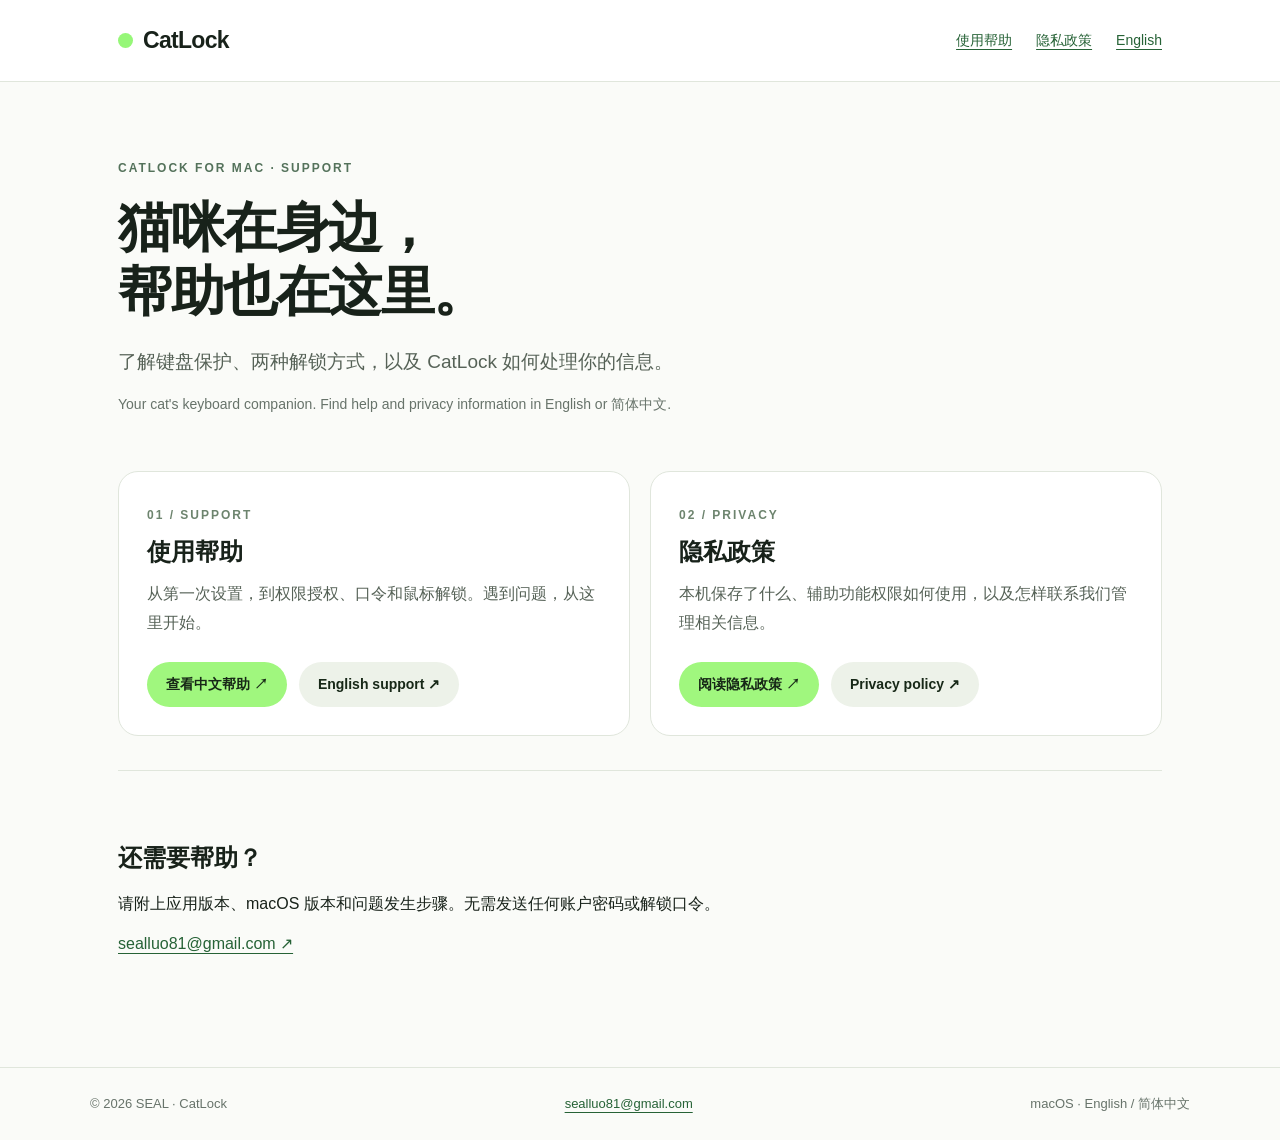
==== index.html @ c86327b9 "Publish bilingual CatLock support and privacy pages" ====
<!doctype html><html lang="zh-Hans"><head><meta charset="utf-8"><meta name="viewport" content="width=device-width, initial-scale=1"><meta name="description" content="CatLock 猫猫锁的官方使用帮助、技术支持与隐私政策。联系 SEAL：sealluo81@gmail.com。"><title>帮助与隐私 / Support &amp; Privacy | CatLock</title><link rel="stylesheet" href="styles.css"></head><body><a class="skip-link" href="#main-content">跳转到正文</a><header><nav aria-label="Main"><a class="brand" href="index.html">CatLock</a><span class="spacer"></span><a href="support-zh.html">使用帮助</a><a href="privacy-zh.html">隐私政策</a><a href="support-en.html" lang="en">English</a></nav></header><main id="main-content"><section class="hero"><div class="eyebrow">CATLOCK FOR MAC · SUPPORT</div><h1>猫咪在身边，<br>帮助也在这里。</h1><p class="lead">了解键盘保护、两种解锁方式，以及 CatLock 如何处理你的信息。</p><p class="note">Your cat's keyboard companion. Find help and privacy information in English or 简体中文.</p></section><section class="grid" aria-label="帮助与隐私"><article class="card"><span class="number">01 / SUPPORT</span><h2>使用帮助</h2><p>从第一次设置，到权限授权、口令和鼠标解锁。遇到问题，从这里开始。</p><a class="button" href="support-zh.html">查看中文帮助 ↗</a><a class="button secondary" href="support-en.html">English support ↗</a></article><article class="card"><span class="number">02 / PRIVACY</span><h2>隐私政策</h2><p>本机保存了什么、辅助功能权限如何使用，以及怎样联系我们管理相关信息。</p><a class="button" href="privacy-zh.html">阅读隐私政策 ↗</a><a class="button secondary" href="privacy-en.html">Privacy policy ↗</a></article></section><section class="contact"><h2>还需要帮助？</h2><p>请附上应用版本、macOS 版本和问题发生步骤。无需发送任何账户密码或解锁口令。</p><a href="mailto:sealluo81@gmail.com">sealluo81@gmail.com ↗</a></section></main><footer><div><span>© 2026 SEAL · CatLock</span><a href="mailto:sealluo81@gmail.com">sealluo81@gmail.com</a><span>macOS · English / 简体中文</span></div></footer></body></html>
---- styles.css ----
*{box-sizing:border-box}html{scroll-behavior:smooth}body{margin:0;background:#fafbf8;color:#18221a;font-family:-apple-system,BlinkMacSystemFont,"Segoe UI",sans-serif;line-height:1.8}a{color:#266236;text-underline-offset:4px}a:hover{color:#143c1d}a:focus-visible{outline:3px solid #399d48;outline-offset:5px}header{border-bottom:1px solid #e0e6dc;background:#fff}nav{max-width:1100px;margin:auto;display:flex;gap:24px;align-items:center;padding:20px 28px;flex-wrap:wrap}.brand{font-size:23px;font-weight:800;text-decoration:none;color:#18221a;letter-spacing:-.7px}.brand:before{content:"";display:inline-block;width:15px;height:15px;border-radius:50%;background:#96f778;margin-right:10px}nav .spacer{flex:1}nav a{font-size:14px}main{max-width:1100px;margin:auto;padding:56px 28px 80px}.hero{max-width:800px;padding:20px 0 42px}.eyebrow{font-size:12px;font-weight:700;letter-spacing:2px;color:#54725b;text-transform:uppercase}h1{font-size:clamp(32px,5vw,54px);line-height:1.18;letter-spacing:-1.5px;margin:16px 0 22px}h2{font-size:24px;line-height:1.4;margin:42px 0 15px}h3{font-size:19px;margin:30px 0 12px}.lead{font-size:19px;color:#566257;max-width:650px}p{margin:12px 0}.grid{display:grid;grid-template-columns:1fr 1fr;gap:20px}.card{background:#fff;padding:28px;border:1px solid #e0e6dc;border-radius:20px}.card h2{margin:6px 0 12px}.card p{color:#566257}.card .number{font-size:12px;font-weight:700;letter-spacing:2px;color:#6d846e}.button{display:inline-block;padding:10px 19px;background:#a0f77e;color:#172817;text-decoration:none;border-radius:100px;font-size:14px;font-weight:650;margin:12px 12px 0 0}.button.secondary{background:#edf2e9}.contact{margin-top:34px;padding:28px 0;border-top:1px solid #e0e6dc}.contact a{overflow-wrap:anywhere}.document{max-width:780px}.document h1{font-size:38px}.meta{padding:20px;background:#edf3e8;border-radius:14px;font-size:14px;margin:24px 0 30px}.document li{margin:8px 0}.document code{background:#e9efe5;padding:2px 5px;border-radius:4px}footer{border-top:1px solid #e0e6dc;padding:24px 28px;color:#67736a;font-size:13px}footer>div{max-width:1100px;margin:auto;display:flex;gap:14px;justify-content:space-between;flex-wrap:wrap}.note{font-size:14px;color:#67736a}@media(max-width:640px){nav{gap:14px;padding:16px 20px}.grid{grid-template-columns:1fr}main{padding:30px 20px 50px}.card{padding:23px}h1{letter-spacing:-.6px}.document h1{font-size:30px}}
.skip-link{position:absolute;left:16px;top:-80px;padding:10px 16px;background:#fff;border:2px solid #266236;z-index:10}.skip-link:focus{top:12px}p,li,.meta{overflow-wrap:anywhere}.document ol{padding-left:1.5em}@media(prefers-reduced-motion:reduce){html{scroll-behavior:auto}}
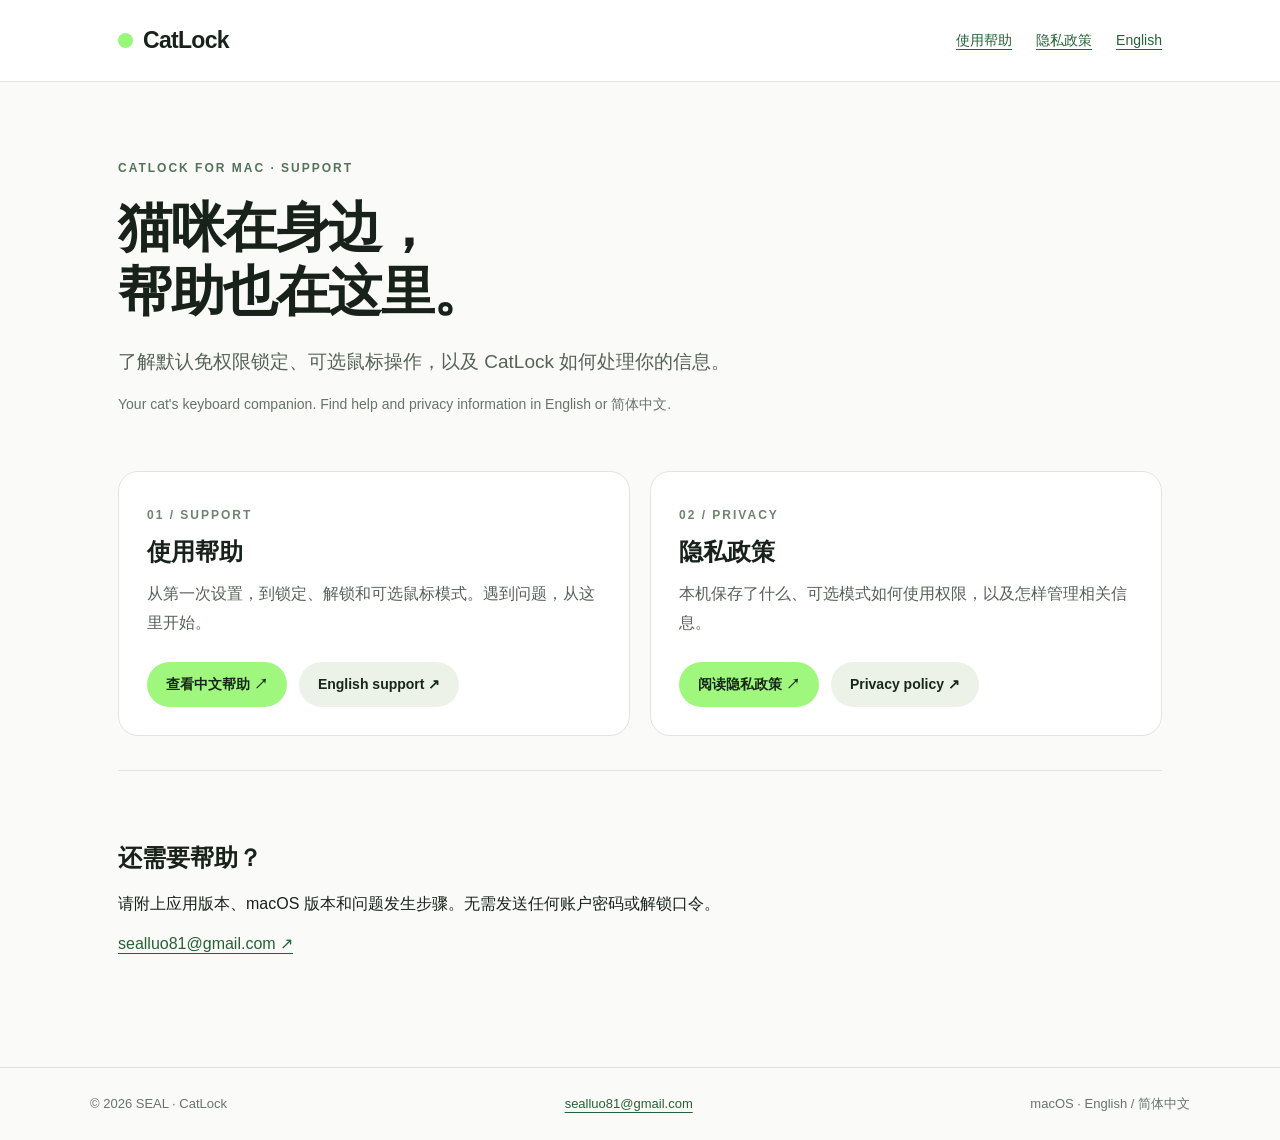
==== commit 8369c0ed: "Update bilingual support and privacy for Build 3 lock modes" ====
--- a/index.html
+++ b/index.html
@@ -1 +1 @@
-<!doctype html><html lang="zh-Hans"><head><meta charset="utf-8"><meta name="viewport" content="width=device-width, initial-scale=1"><meta name="description" content="CatLock 猫猫锁的官方使用帮助、技术支持与隐私政策。联系 SEAL：sealluo81@gmail.com。"><title>帮助与隐私 / Support &amp; Privacy | CatLock</title><link rel="stylesheet" href="styles.css"></head><body><a class="skip-link" href="#main-content">跳转到正文</a><header><nav aria-label="Main"><a class="brand" href="index.html">CatLock</a><span class="spacer"></span><a href="support-zh.html">使用帮助</a><a href="privacy-zh.html">隐私政策</a><a href="support-en.html" lang="en">English</a></nav></header><main id="main-content"><section class="hero"><div class="eyebrow">CATLOCK FOR MAC · SUPPORT</div><h1>猫咪在身边，<br>帮助也在这里。</h1><p class="lead">了解键盘保护、两种解锁方式，以及 CatLock 如何处理你的信息。</p><p class="note">Your cat's keyboard companion. Find help and privacy information in English or 简体中文.</p></section><section class="grid" aria-label="帮助与隐私"><article class="card"><span class="number">01 / SUPPORT</span><h2>使用帮助</h2><p>从第一次设置，到权限授权、口令和鼠标解锁。遇到问题，从这里开始。</p><a class="button" href="support-zh.html">查看中文帮助 ↗</a><a class="button secondary" href="support-en.html">English support ↗</a></article><article class="card"><span class="number">02 / PRIVACY</span><h2>隐私政策</h2><p>本机保存了什么、辅助功能权限如何使用，以及怎样联系我们管理相关信息。</p><a class="button" href="privacy-zh.html">阅读隐私政策 ↗</a><a class="button secondary" href="privacy-en.html">Privacy policy ↗</a></article></section><section class="contact"><h2>还需要帮助？</h2><p>请附上应用版本、macOS 版本和问题发生步骤。无需发送任何账户密码或解锁口令。</p><a href="mailto:sealluo81@gmail.com">sealluo81@gmail.com ↗</a></section></main><footer><div><span>© 2026 SEAL · CatLock</span><a href="mailto:sealluo81@gmail.com">sealluo81@gmail.com</a><span>macOS · English / 简体中文</span></div></footer></body></html>+<!doctype html><html lang="zh-Hans"><head><meta charset="utf-8"><meta name="viewport" content="width=device-width, initial-scale=1"><meta name="description" content="CatLock 猫猫锁的官方使用帮助、技术支持与隐私政策。联系 SEAL：sealluo81@gmail.com。"><title>帮助与隐私 / Support &amp; Privacy | CatLock</title><link rel="stylesheet" href="styles.css"></head><body><a class="skip-link" href="#main-content">跳转到正文</a><header><nav aria-label="Main"><a class="brand" href="index.html">CatLock</a><span class="spacer"></span><a href="support-zh.html">使用帮助</a><a href="privacy-zh.html">隐私政策</a><a href="support-en.html" lang="en">English</a></nav></header><main id="main-content"><section class="hero"><div class="eyebrow">CATLOCK FOR MAC · SUPPORT</div><h1>猫咪在身边，<br>帮助也在这里。</h1><p class="lead">了解默认免权限锁定、可选鼠标操作，以及 CatLock 如何处理你的信息。</p><p class="note">Your cat's keyboard companion. Find help and privacy information in English or 简体中文.</p></section><section class="grid" aria-label="帮助与隐私"><article class="card"><span class="number">01 / SUPPORT</span><h2>使用帮助</h2><p>从第一次设置，到锁定、解锁和可选鼠标模式。遇到问题，从这里开始。</p><a class="button" href="support-zh.html">查看中文帮助 ↗</a><a class="button secondary" href="support-en.html">English support ↗</a></article><article class="card"><span class="number">02 / PRIVACY</span><h2>隐私政策</h2><p>本机保存了什么、可选模式如何使用权限，以及怎样管理相关信息。</p><a class="button" href="privacy-zh.html">阅读隐私政策 ↗</a><a class="button secondary" href="privacy-en.html">Privacy policy ↗</a></article></section><section class="contact"><h2>还需要帮助？</h2><p>请附上应用版本、macOS 版本和问题发生步骤。无需发送任何账户密码或解锁口令。</p><a href="mailto:sealluo81@gmail.com">sealluo81@gmail.com ↗</a></section></main><footer><div><span>© 2026 SEAL · CatLock</span><a href="mailto:sealluo81@gmail.com">sealluo81@gmail.com</a><span>macOS · English / 简体中文</span></div></footer></body></html>
